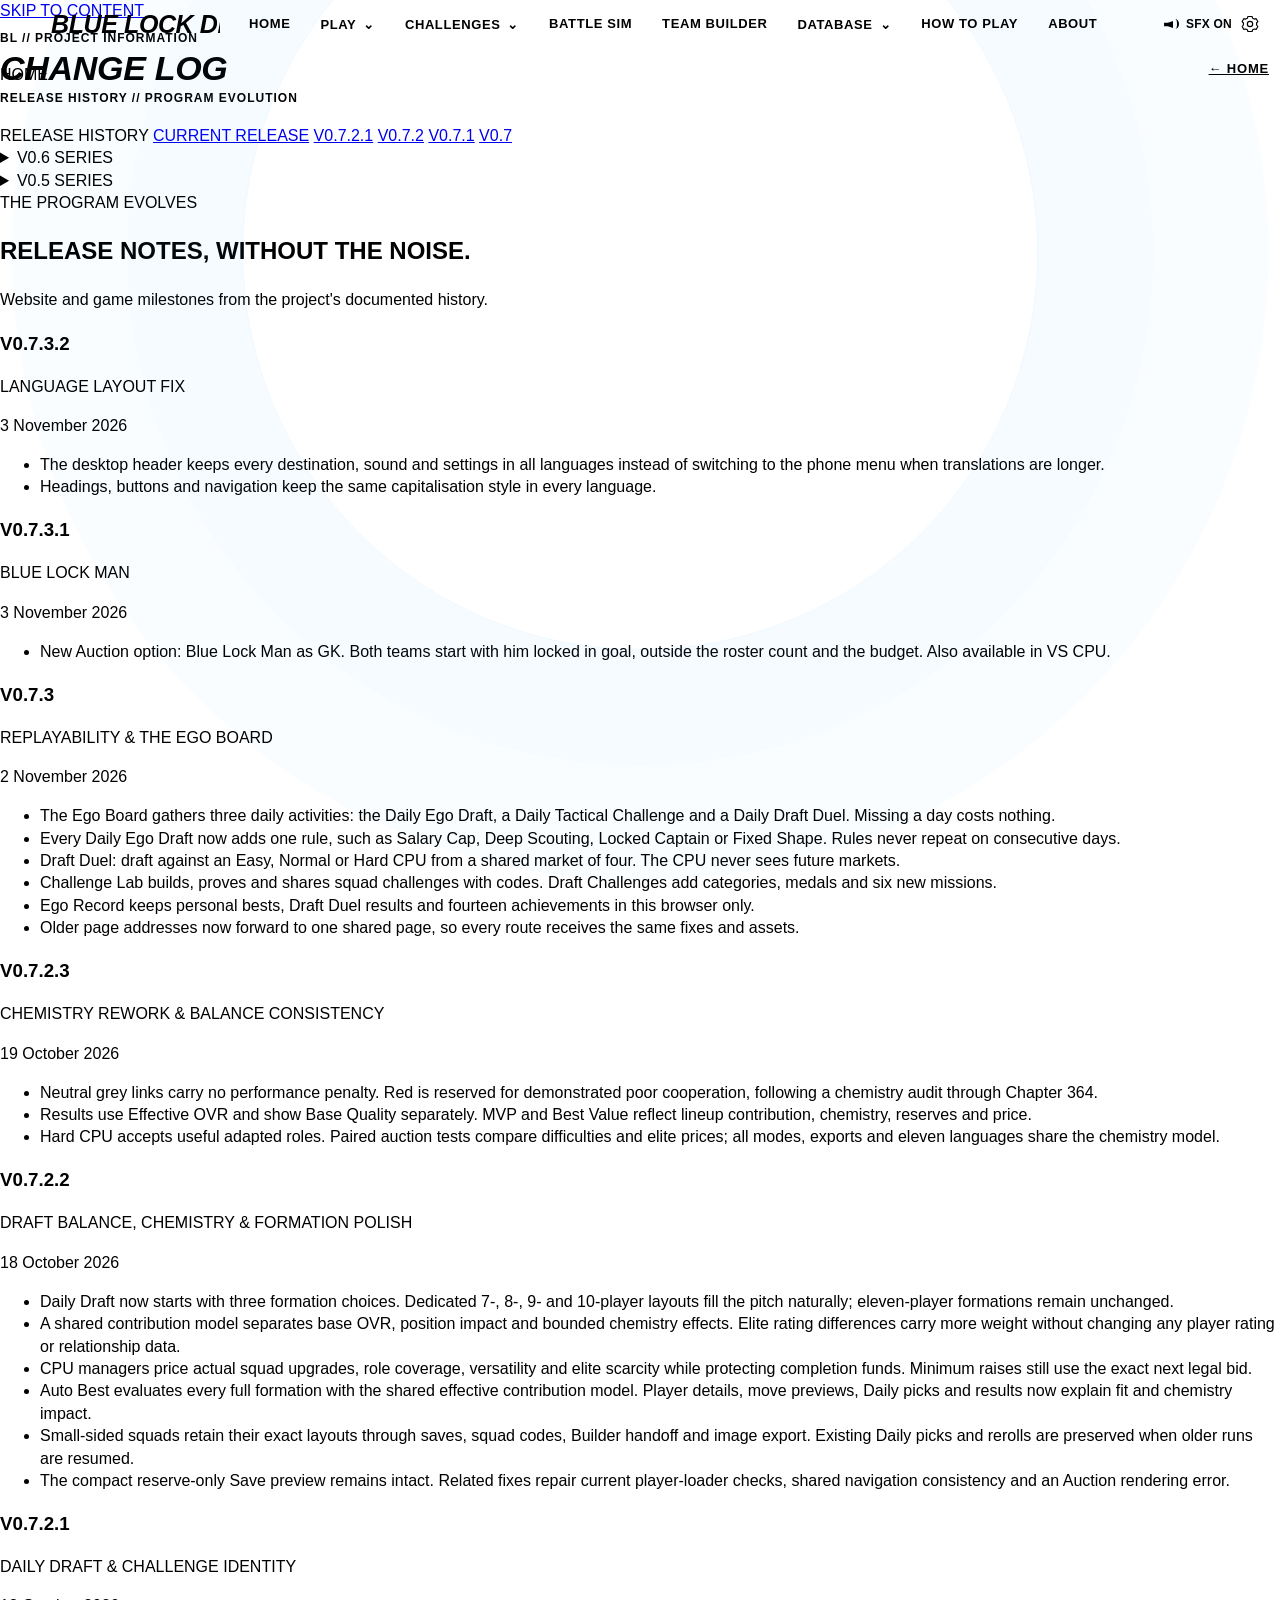
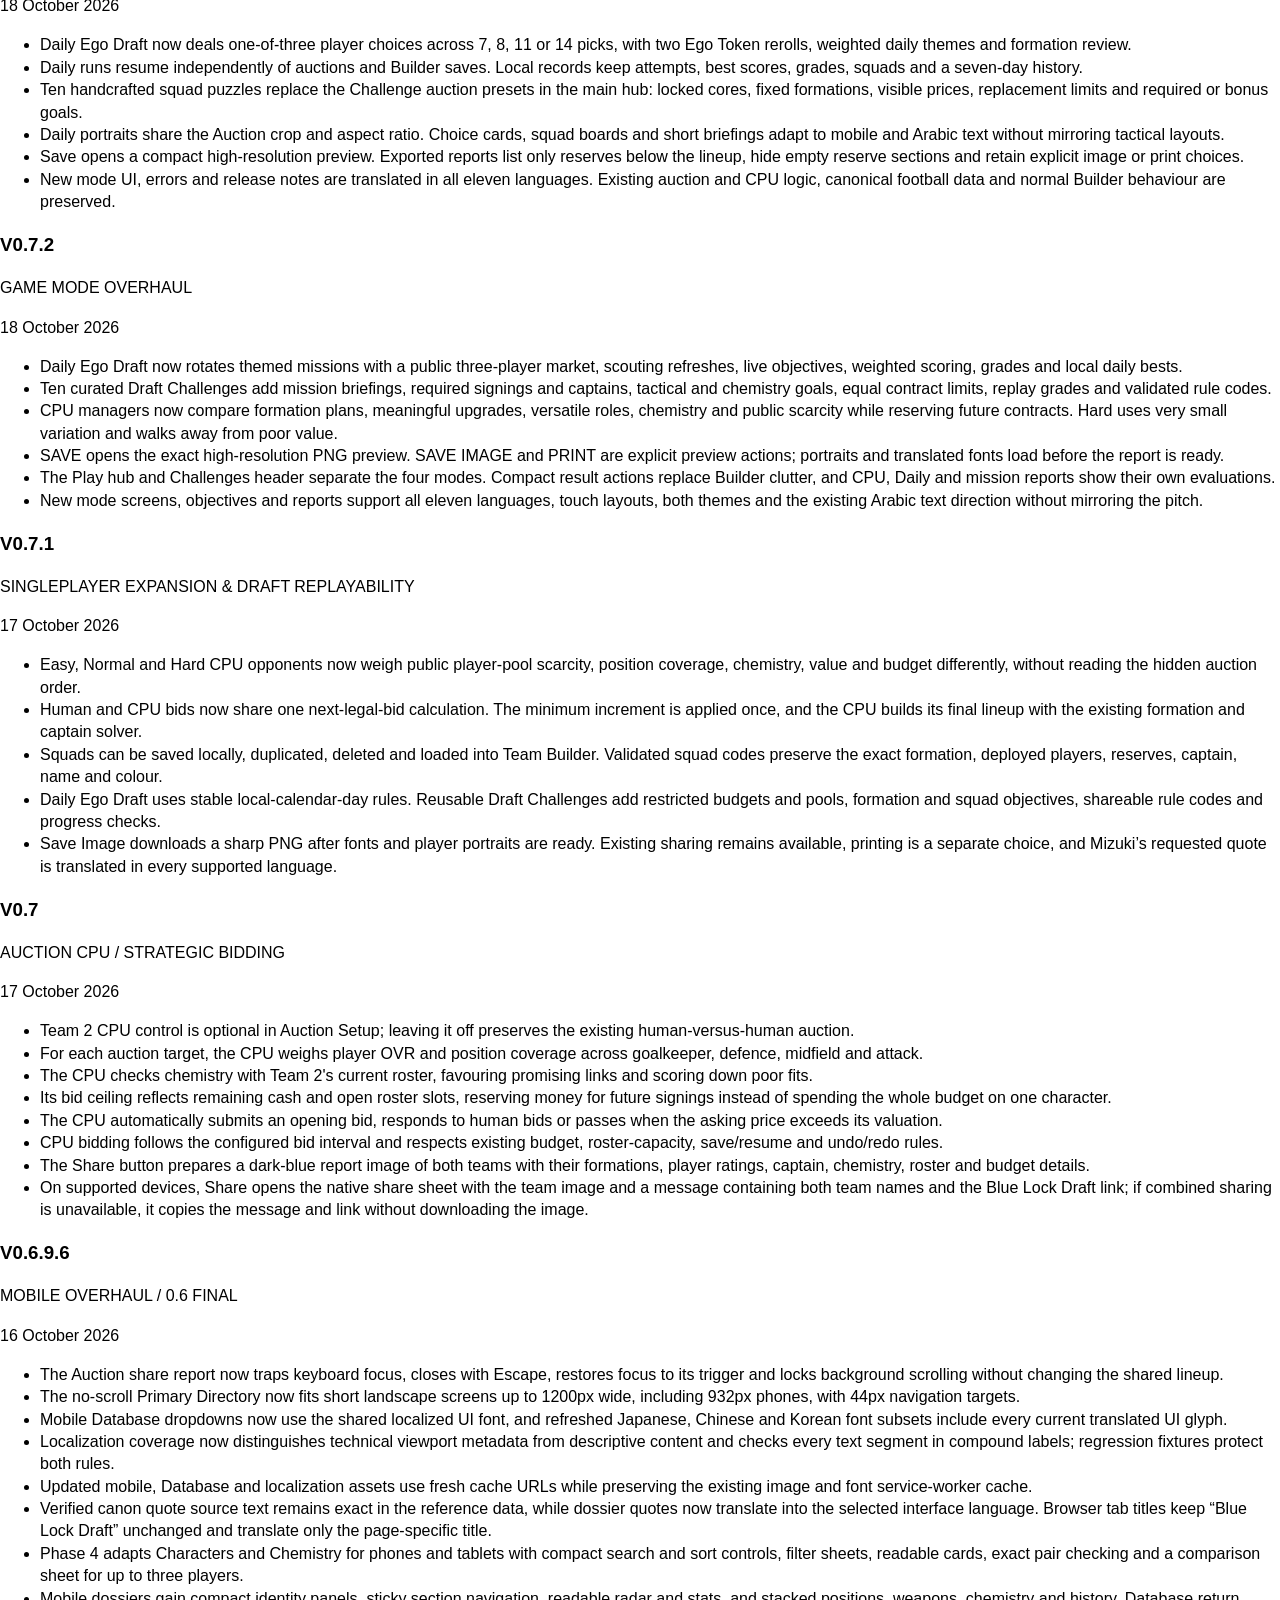
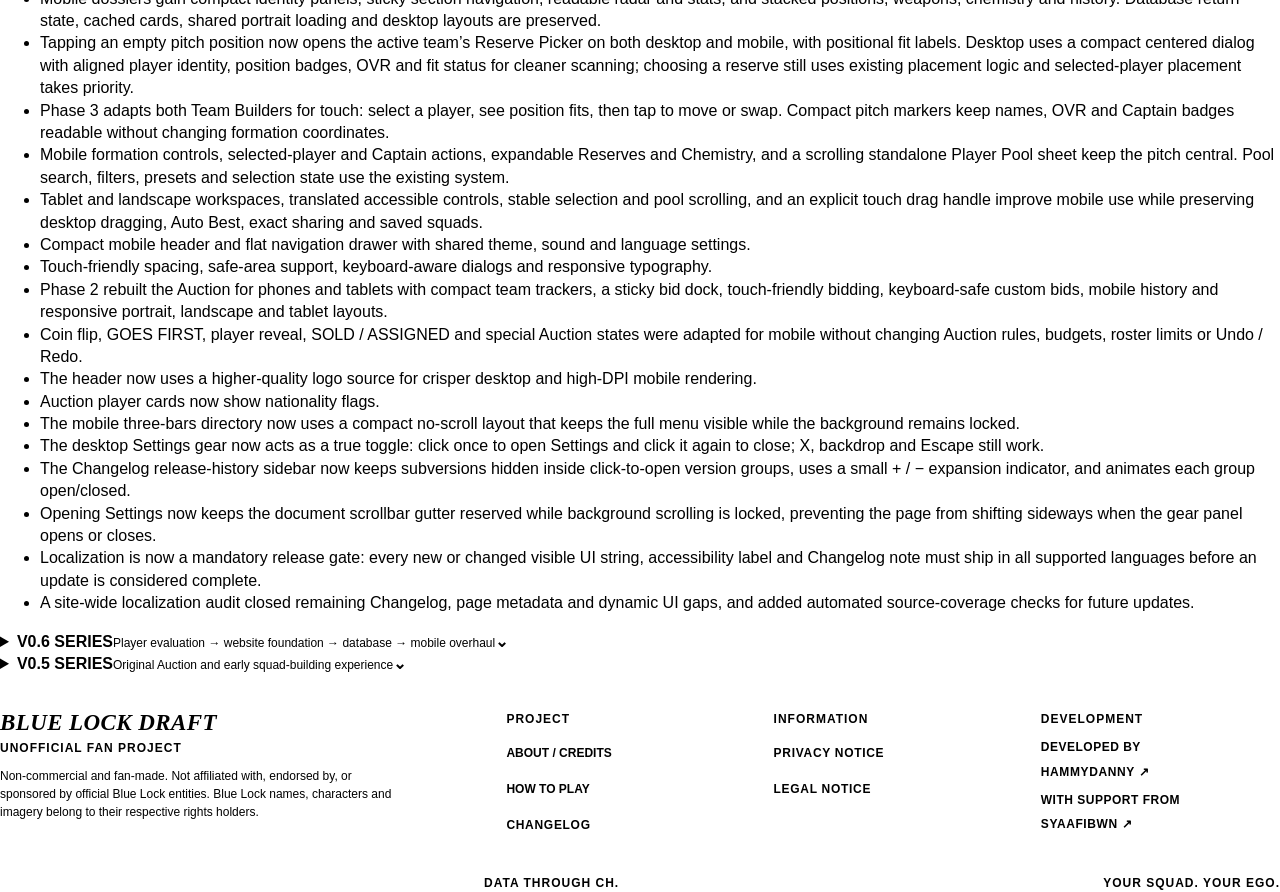
==== changelog/index.html @ b82f3947 "Release v0.8 with Battle Sim polish" ====
<!DOCTYPE html>
<html lang="en">
<head>
    <meta charset="UTF-8">
    <base href="../">
    <meta name="viewport" content="width=device-width, initial-scale=1.0, viewport-fit=cover">
    <meta name="description" content="Blue Lock Draft release history: website improvements, stabilization and earlier game milestones.">
    <title>Blue Lock Draft — Change Log</title>
    <link rel="canonical" href="changelog/">
    <meta property="og:type" content="website">
    <meta property="og:site_name" content="Blue Lock Draft">
    <meta property="og:title" content="Blue Lock Draft — Change Log">
    <meta property="og:description" content="Blue Lock Draft release history: website improvements, stabilization and earlier game milestones.">
    <link id="siteFavicon" rel="icon" type="image/svg+xml" href="images/bld-favicon-dark.svg?v=0.8">
    <script src="js/site-preferences.js?v=0.8&auction=phase2"></script>
    <link rel="stylesheet" href="css/fonts.css?v=0.8&final=phase5">
    <link rel="stylesheet" href="css/site-theme.css?v=0.8">
    <link rel="stylesheet" href="style.css?v=0.8&auction=phase2&battle=phase3">
    <link rel="stylesheet" href="css/site-header.css?v=0.8&battle=phase3">
    <link rel="stylesheet" href="css/site-information.css?v=0.8">
    <link rel="stylesheet" href="css/legal.css?v=0.8&changelog=groups5">
    <link rel="stylesheet" href="css/localization.css?v=0.8">
    <link rel="stylesheet" href="css/mobile.css?v=0.8&auction=phase2&builder=phase3&database=phase4&final=phase5">
    <link rel="stylesheet" href="css/replayability.css?v=0.8">
    <link rel="stylesheet" href="css/draft-modes.css?v=0.8">
    <link rel="stylesheet" href="css/solo-draft.css?v=0.8">
    <link rel="stylesheet" href="css/rtl-fixes.css?v=0.8&rtl=final1">
    <script defer src="js/version.js?v=0.8"></script>
    <script defer src="js/i18n/messages.js?v=0.8&builder=phase3&database=phase4"></script>
    <script defer src="js/i18n/quote-messages.js?v=0.8&quotes=final1"></script>
    <script defer src="js/i18n/replayability-messages.js?v=0.8"></script>
    <script defer src="js/i18n/ego-messages.js?v=0.8"></script>
    <script defer src="js/localization.js?v=0.8&final=phase5"></script>
    <script defer src="js/audio.js?v=0.8"></script>
    <script defer src="js/ui/site-information.js?v=0.8"></script>
    <script defer src="js/ui/site-directory.js?v=0.8&battle=early-access3"></script>
    <script defer src="js/site-runtime.js?v=0.8"></script>
</head>
<body data-site-page="changelog">
    <a class="skip-link" href="#siteMain">SKIP TO CONTENT</a>
    <div class="background-tech" aria-hidden="true"></div>
    <header class="site-header" role="banner">
        <div class="site-header-inner">
            <button data-i18n-ignore class="site-header-brand" type="button" data-directory-action="home" data-directory-href="./" aria-label="Blue Lock Draft home">
                <img class="site-header-brand-logo" data-theme-logo data-logo-theme="dark" src="images/bld-logo-header-hd.webp?v=0.8&header=phase2" alt="BLD" width="40" height="40" loading="eager" decoding="async" fetchpriority="high">
                <span>BLUE LOCK <em>DRAFT</em></span>
            </button>
            <nav id="siteDirectory" class="site-directory" aria-label="Primary directory">
                <button class="directory-item" type="button" data-directory-action="home" data-directory-href="./" data-directory-section="home">HOME</button>
                <details class="directory-group">
                    <summary class="directory-item" data-directory-section="play" aria-expanded="false">PLAY <span aria-hidden="true">⌄</span></summary>
                    <div class="directory-options">
                        <button type="button" data-directory-action="new-auction" data-directory-href="auction/setup/">AUCTION DRAFT</button>
                        <button type="button" data-directory-action="quick-draft" data-directory-href="auction/setup/?draft=quick">QUICK DRAFT <small>SKIP BIDDING</small></button>
                        <button type="button" data-directory-action="vs-cpu" data-directory-href="./?challenge=cpu">VS CPU <small>AUCTION AGAINST A MANAGER</small></button>
                        <button type="button" data-directory-action="draft-duel" data-directory-href="./?play=duel">DRAFT DUEL <small>SHARED MARKET · NO BIDDING</small></button>
                        <button type="button" data-directory-action="resume" hidden>RESUME AUCTION</button>
                    </div>
                </details>
                <details class="directory-group">
                    <summary class="directory-item" data-directory-section="challenges" aria-expanded="false">CHALLENGES <span aria-hidden="true">⌄</span></summary>
                    <div class="directory-options">
                        <button type="button" data-directory-action="ego-board" data-directory-href="./?play=board">EGO BOARD <small>TODAY'S THREE ACTIVITIES</small></button>
                        <button type="button" data-directory-action="daily-draft" data-directory-href="./?challenge=daily">DAILY EGO DRAFT</button>
                        <button type="button" data-directory-action="draft-challenges" data-directory-href="./?play=challenges">DRAFT CHALLENGES</button>
                        <button type="button" data-directory-action="challenge-lab" data-directory-href="./?play=lab">CHALLENGE LAB</button>
                        <button type="button" data-directory-action="ego-record" data-directory-href="./?play=record">EGO RECORD</button>
                    </div>
                </details>
                <button class="directory-item" type="button" data-directory-action="builder" data-directory-href="team-builder/" data-directory-section="builder">TEAM BUILDER</button>
                <button class="directory-item battle-sim-nav" type="button" data-directory-action="battle-sim" data-directory-href="battle-sim/initializer/" data-directory-section="battle-sim">BATTLE SIM</button>
                <details class="directory-group">
                    <summary class="directory-item" data-directory-section="database" aria-expanded="false">DATABASE <span aria-hidden="true">⌄</span></summary>
                    <div class="directory-options">
                        <button type="button" data-directory-action="characters" data-directory-href="lore/?view=characters">CHARACTERS</button>
                        <button type="button" data-directory-action="chemistry" data-directory-href="lore/?view=chemistry">CHEMISTRY</button>
                        <button type="button" data-directory-action="lore" data-directory-href="lore/">LORE HUB</button>
                    </div>
                </details>
                <button class="directory-item directory-help" type="button" data-how-to-play>HOW TO PLAY</button>
                <button class="directory-item" type="button" data-about>ABOUT</button>
            </nav>
            <nav id="siteBreadcrumb" class="site-breadcrumb" aria-label="Current location"></nav>
            <div class="site-utilities">
                <button id="soundToggle" class="site-utility sound-toggle" type="button" aria-pressed="true" aria-label="Mute sound effects"><span class="sound-icon" aria-hidden="true">◖))</span><strong>SFX ON</strong></button>
                <button id="siteSettingsToggle" class="site-utility settings-toggle" type="button" aria-label="Open site settings" aria-controls="siteSettings" aria-expanded="false"><svg viewBox="0 0 24 24" width="20" height="20" aria-hidden="true"><path d="m9.5 3-.7 2.2-2 .9-2.2-.5-2 3.5 1.5 1.7v2.4L2.6 15l2 3.5 2.2-.5 2 .9.7 2.1h5l.7-2.1 2-.9 2.2.5 2-3.5-1.5-1.8v-2.4l1.5-1.7-2-3.5-2.2.5-2-.9-.7-2.2Z"/><circle cx="12" cy="12" r="3.2"/></svg></button>
            </div>
            <button id="directoryMenuToggle" class="directory-menu-toggle" type="button" aria-label="Open navigation menu" aria-controls="siteDirectory" aria-expanded="false"><span aria-hidden="true">≡</span></button>
            <button class="directory-backdrop" type="button" aria-label="Close navigation" hidden></button>
            <section id="siteSettings" class="site-settings" role="dialog" aria-labelledby="siteSettingsTitle" hidden>
                <div class="site-settings-heading"><h2 id="siteSettingsTitle">SETTINGS</h2><button type="button" data-settings-close aria-label="Close settings">×</button></div>
                <fieldset><legend>SOUND EFFECTS</legend><div class="preference-options"><label><input type="radio" name="siteSound" value="on">ON</label><label><input type="radio" name="siteSound" value="off">OFF</label></div></fieldset>
                <fieldset><legend>THEME</legend><div class="preference-options"><label><input type="radio" name="siteTheme" value="dark">DARK</label><label><input type="radio" name="siteTheme" value="light">LIGHT</label><label><input type="radio" name="siteTheme" value="system">SYSTEM</label></div></fieldset>
                <fieldset class="language-setting"><legend>LANGUAGE</legend><label class="visually-hidden" for="siteLanguage">Website language</label><select id="siteLanguage" name="siteLanguage"><option value="en" lang="en" data-i18n-ignore>English</option><option value="ms" lang="ms" data-i18n-ignore>Bahasa Melayu</option><option value="ja" lang="ja" data-i18n-ignore>日本語</option></select></fieldset>
                <p>Choose your display, sound and language. System follows your device appearance.</p><p class="settings-preservation">Reset restores Dark mode, SFX on and English. Your saved games stay intact.</p>
                <button class="settings-reset" type="button" data-preferences-reset>RESET PREFERENCES</button>
            </section>
        </div>
    </header>
    <main id="siteMain" class="legal-page" tabindex="-1">
        <header class="page-context"><div class="page-context-copy"><div class="page-context-code">BL // PROJECT INFORMATION</div><h1>CHANGE <span>LOG</span></h1><div class="page-context-status">RELEASE HISTORY // PROGRAM EVOLUTION</div></div><div class="page-context-tools"><a class="context-control" href="./">← HOME</a></div></header>
        <div class="information-layout">
            <nav class="information-index changelog-index" aria-label="Changelog releases">
                <span>RELEASE HISTORY</span>
                <a href="changelog/#release-current">CURRENT RELEASE</a>
                <a href="changelog/#release-0721">V0.7.2.1</a>
                <a href="changelog/#release-072">V0.7.2</a>
                <a href="changelog/#release-071">V0.7.1</a>
                <a href="changelog/#release-07">V0.7</a>

                <details class="changelog-index-group">
                    <summary>V0.6 SERIES</summary>
                    <div class="changelog-index-group-content">
                        <details class="changelog-index-subgroup">
                            <summary>V0.6.9</summary>
                            <div class="changelog-index-subgroup-content">
                                <a href="changelog/#release-0696">V0.6.9.6</a>
                                <a href="changelog/#release-0695">V0.6.9.5</a>
                                <a href="changelog/#release-0694">V0.6.9.4</a>
                                <a href="changelog/#release-0693">V0.6.9.3</a>
                                <a href="changelog/#release-0692">V0.6.9.2</a>
                                <a href="changelog/#release-0691">V0.6.9.1</a>
                                <a href="changelog/#release-069">V0.6.9</a>
                            </div>
                        </details>
                        <details class="changelog-index-subgroup">
                            <summary>V0.6.8</summary>
                            <div class="changelog-index-subgroup-content">
                                <a href="changelog/#release-0683">V0.6.8.3</a>
                                <a href="changelog/#release-0682">V0.6.8.2</a>
                                <a href="changelog/#release-0681">V0.6.8.1</a>
                                <a href="changelog/#release-068">V0.6.8</a>
                            </div>
                        </details>
                        <details class="changelog-index-subgroup">
                            <summary>V0.6.7</summary>
                            <div class="changelog-index-subgroup-content">
                                <a href="changelog/#release-0674">V0.6.7.4</a>
                                <a href="changelog/#release-0672">V0.6.7.2</a>
                                <a href="changelog/#release-0671">V0.6.7.1</a>
                                <a href="changelog/#release-067">V0.6.7.x</a>
                            </div>
                        </details>
                        <details class="changelog-index-subgroup">
                            <summary>V0.6.6</summary>
                            <div class="changelog-index-subgroup-content">
                                <a href="changelog/#release-0662">V0.6.6.2</a>
                            </div>
                        </details>
                        <a class="changelog-index-direct" href="changelog/#release-063">V0.6.3</a>
                        <a class="changelog-index-direct" href="changelog/#release-062">V0.6.2</a>
                        <a class="changelog-index-direct" href="changelog/#release-06">V0.6 BASE</a>
                    </div>
                </details>

                <details class="changelog-index-group">
                    <summary>V0.5 SERIES</summary>
                    <div class="changelog-index-group-content">
                        <a class="changelog-index-direct" href="changelog/#release-051">V0.5.1 / 0.51</a>
                        <a class="changelog-index-direct" href="changelog/#release-05">V0.5</a>
                    </div>
                </details>
            </nav>
            <article class="legal-document changelog-document">
                <header class="legal-document-header"><span class="legal-document-kicker">THE PROGRAM EVOLVES</span><h2>Release notes, without the noise.</h2><p>Website and game milestones from the project's documented history.</p></header>
                <div class="legal-document-body release-timeline">
                    <section id="release-current" class="release-entry release-entry-current"><div class="release-heading"><h3>V0.7.3.2</h3><span class="release-tag">LANGUAGE LAYOUT FIX</span></div><p><time datetime="2026-11-03">3 November 2026</time></p><ul>
                        <li>The desktop header keeps every destination, sound and settings in all languages instead of switching to the phone menu when translations are longer.</li>
                        <li>Headings, buttons and navigation keep the same capitalisation style in every language.</li>
                    </ul></section>
                    <section id="release-0731" class="release-entry"><div class="release-heading"><h3>V0.7.3.1</h3><span class="release-tag">BLUE LOCK MAN</span></div><p><time datetime="2026-11-03">3 November 2026</time></p><ul>
                        <li>New Auction option: Blue Lock Man as GK. Both teams start with him locked in goal, outside the roster count and the budget. Also available in VS CPU.</li>
                    </ul></section>
                    <section id="release-073" class="release-entry"><div class="release-heading"><h3>V0.7.3</h3><span class="release-tag">REPLAYABILITY &amp; THE EGO BOARD</span></div><p><time datetime="2026-11-02">2 November 2026</time></p><ul>
                        <li>The Ego Board gathers three daily activities: the Daily Ego Draft, a Daily Tactical Challenge and a Daily Draft Duel. Missing a day costs nothing.</li>
                        <li>Every Daily Ego Draft now adds one rule, such as Salary Cap, Deep Scouting, Locked Captain or Fixed Shape. Rules never repeat on consecutive days.</li>
                        <li>Draft Duel: draft against an Easy, Normal or Hard CPU from a shared market of four. The CPU never sees future markets.</li>
                        <li>Challenge Lab builds, proves and shares squad challenges with codes. Draft Challenges add categories, medals and six new missions.</li>
                        <li>Ego Record keeps personal bests, Draft Duel results and fourteen achievements in this browser only.</li>
                        <li>Older page addresses now forward to one shared page, so every route receives the same fixes and assets.</li>
                    </ul></section>
                    <section id="release-0723" class="release-entry"><div class="release-heading"><h3>V0.7.2.3</h3><span class="release-tag">CHEMISTRY REWORK &amp; BALANCE CONSISTENCY</span></div><p><time datetime="2026-10-19">19 October 2026</time></p><ul>
                        <li>Neutral grey links carry no performance penalty. Red is reserved for demonstrated poor cooperation, following a chemistry audit through Chapter 364.</li>
                        <li>Results use Effective OVR and show Base Quality separately. MVP and Best Value reflect lineup contribution, chemistry, reserves and price.</li>
                        <li>Hard CPU accepts useful adapted roles. Paired auction tests compare difficulties and elite prices; all modes, exports and eleven languages share the chemistry model.</li>
                    </ul></section>
                    <section id="release-0722" class="release-entry"><div class="release-heading"><h3>V0.7.2.2</h3><span class="release-tag">DRAFT BALANCE, CHEMISTRY &amp; FORMATION POLISH</span></div><p><time datetime="2026-10-18">18 October 2026</time></p><ul>
                        <li>Daily Draft now starts with three formation choices. Dedicated 7-, 8-, 9- and 10-player layouts fill the pitch naturally; eleven-player formations remain unchanged.</li>
                        <li>A shared contribution model separates base OVR, position impact and bounded chemistry effects. Elite rating differences carry more weight without changing any player rating or relationship data.</li>
                        <li>CPU managers price actual squad upgrades, role coverage, versatility and elite scarcity while protecting completion funds. Minimum raises still use the exact next legal bid.</li>
                        <li>Auto Best evaluates every full formation with the shared effective contribution model. Player details, move previews, Daily picks and results now explain fit and chemistry impact.</li>
                        <li>Small-sided squads retain their exact layouts through saves, squad codes, Builder handoff and image export. Existing Daily picks and rerolls are preserved when older runs are resumed.</li>
                        <li>The compact reserve-only Save preview remains intact. Related fixes repair current player-loader checks, shared navigation consistency and an Auction rendering error.</li>
                    </ul></section>
                    <section id="release-0721" class="release-entry"><div class="release-heading"><h3>V0.7.2.1</h3><span class="release-tag">DAILY DRAFT &amp; CHALLENGE IDENTITY</span></div><p><time datetime="2026-10-18">18 October 2026</time></p><ul>
                        <li>Daily Ego Draft now deals one-of-three player choices across 7, 8, 11 or 14 picks, with two Ego Token rerolls, weighted daily themes and formation review.</li>
                        <li>Daily runs resume independently of auctions and Builder saves. Local records keep attempts, best scores, grades, squads and a seven-day history.</li>
                        <li>Ten handcrafted squad puzzles replace the Challenge auction presets in the main hub: locked cores, fixed formations, visible prices, replacement limits and required or bonus goals.</li>
                        <li>Daily portraits share the Auction crop and aspect ratio. Choice cards, squad boards and short briefings adapt to mobile and Arabic text without mirroring tactical layouts.</li>
                        <li>Save opens a compact high-resolution preview. Exported reports list only reserves below the lineup, hide empty reserve sections and retain explicit image or print choices.</li>
                        <li>New mode UI, errors and release notes are translated in all eleven languages. Existing auction and CPU logic, canonical football data and normal Builder behaviour are preserved.</li>
                    </ul></section>
                    <section id="release-072" class="release-entry"><div class="release-heading"><h3>V0.7.2</h3><span class="release-tag">GAME MODE OVERHAUL</span></div><p><time datetime="2026-10-18">18 October 2026</time></p><ul>
                        <li>Daily Ego Draft now rotates themed missions with a public three-player market, scouting refreshes, live objectives, weighted scoring, grades and local daily bests.</li>
                        <li>Ten curated Draft Challenges add mission briefings, required signings and captains, tactical and chemistry goals, equal contract limits, replay grades and validated rule codes.</li>
                        <li>CPU managers now compare formation plans, meaningful upgrades, versatile roles, chemistry and public scarcity while reserving future contracts. Hard uses very small variation and walks away from poor value.</li>
                        <li>SAVE opens the exact high-resolution PNG preview. SAVE IMAGE and PRINT are explicit preview actions; portraits and translated fonts load before the report is ready.</li>
                        <li>The Play hub and Challenges header separate the four modes. Compact result actions replace Builder clutter, and CPU, Daily and mission reports show their own evaluations.</li>
                        <li>New mode screens, objectives and reports support all eleven languages, touch layouts, both themes and the existing Arabic text direction without mirroring the pitch.</li>
                    </ul></section>
                    <section id="release-071" class="release-entry"><div class="release-heading"><h3>V0.7.1</h3><span class="release-tag">SINGLEPLAYER EXPANSION &amp; DRAFT REPLAYABILITY</span></div><p><time datetime="2026-10-17">17 October 2026</time></p><ul>
                        <li>Easy, Normal and Hard CPU opponents now weigh public player-pool scarcity, position coverage, chemistry, value and budget differently, without reading the hidden auction order.</li>
                        <li>Human and CPU bids now share one next-legal-bid calculation. The minimum increment is applied once, and the CPU builds its final lineup with the existing formation and captain solver.</li>
                        <li>Squads can be saved locally, duplicated, deleted and loaded into Team Builder. Validated squad codes preserve the exact formation, deployed players, reserves, captain, name and colour.</li>
                        <li>Daily Ego Draft uses stable local-calendar-day rules. Reusable Draft Challenges add restricted budgets and pools, formation and squad objectives, shareable rule codes and progress checks.</li>
                        <li>Save Image downloads a sharp PNG after fonts and player portraits are ready. Existing sharing remains available, printing is a separate choice, and Mizuki’s requested quote is translated in every supported language.</li>
</ul></section>
                    <section id="release-07" class="release-entry"><div class="release-heading"><h3>V0.7</h3><span class="release-tag">AUCTION CPU / STRATEGIC BIDDING</span></div><p><time datetime="2026-10-17">17 October 2026</time></p><ul>
                        <li>Team 2 CPU control is optional in Auction Setup; leaving it off preserves the existing human-versus-human auction.</li>
                        <li>For each auction target, the CPU weighs player OVR and position coverage across goalkeeper, defence, midfield and attack.</li>
                        <li>The CPU checks chemistry with Team 2's current roster, favouring promising links and scoring down poor fits.</li>
                        <li>Its bid ceiling reflects remaining cash and open roster slots, reserving money for future signings instead of spending the whole budget on one character.</li>
                        <li>The CPU automatically submits an opening bid, responds to human bids or passes when the asking price exceeds its valuation.</li>
                        <li>CPU bidding follows the configured bid interval and respects existing budget, roster-capacity, save/resume and undo/redo rules.</li>
                        <li>The Share button prepares a dark-blue report image of both teams with their formations, player ratings, captain, chemistry, roster and budget details.</li>
                        <li>On supported devices, Share opens the native share sheet with the team image and a message containing both team names and the Blue Lock Draft link; if combined sharing is unavailable, it copies the message and link without downloading the image.</li>
                    </ul></section>
                    <section id="release-0696-current-details" class="release-entry"><div class="release-heading"><h3>V0.6.9.6</h3><span class="release-tag">MOBILE OVERHAUL / 0.6 FINAL</span></div><p><time datetime="2026-10-16">16 October 2026</time></p><ul>
                        <li>The Auction share report now traps keyboard focus, closes with Escape, restores focus to its trigger and locks background scrolling without changing the shared lineup.</li>
                        <li>The no-scroll Primary Directory now fits short landscape screens up to 1200px wide, including 932px phones, with 44px navigation targets.</li>
                        <li>Mobile Database dropdowns now use the shared localized UI font, and refreshed Japanese, Chinese and Korean font subsets include every current translated UI glyph.</li>
                        <li>Localization coverage now distinguishes technical viewport metadata from descriptive content and checks every text segment in compound labels; regression fixtures protect both rules.</li>
                        <li>Updated mobile, Database and localization assets use fresh cache URLs while preserving the existing image and font service-worker cache.</li>
                        <li>Verified canon quote source text remains exact in the reference data, while dossier quotes now translate into the selected interface language. Browser tab titles keep “Blue Lock Draft” unchanged and translate only the page-specific title.</li>
                        <li>Phase 4 adapts Characters and Chemistry for phones and tablets with compact search and sort controls, filter sheets, readable cards, exact pair checking and a comparison sheet for up to three players.</li>
                        <li>Mobile dossiers gain compact identity panels, sticky section navigation, readable radar and stats, and stacked positions, weapons, chemistry and history. Database return state, cached cards, shared portrait loading and desktop layouts are preserved.</li>
                        <li>Tapping an empty pitch position now opens the active team’s Reserve Picker on both desktop and mobile, with positional fit labels. Desktop uses a compact centered dialog with aligned player identity, position badges, OVR and fit status for cleaner scanning; choosing a reserve still uses existing placement logic and selected-player placement takes priority.</li>
                        <li>Phase 3 adapts both Team Builders for touch: select a player, see position fits, then tap to move or swap. Compact pitch markers keep names, OVR and Captain badges readable without changing formation coordinates.</li>
                        <li>Mobile formation controls, selected-player and Captain actions, expandable Reserves and Chemistry, and a scrolling standalone Player Pool sheet keep the pitch central. Pool search, filters, presets and selection state use the existing system.</li>
                        <li>Tablet and landscape workspaces, translated accessible controls, stable selection and pool scrolling, and an explicit touch drag handle improve mobile use while preserving desktop dragging, Auto Best, exact sharing and saved squads.</li>
                        <li>Compact mobile header and flat navigation drawer with shared theme, sound and language settings.</li>
                        <li>Touch-friendly spacing, safe-area support, keyboard-aware dialogs and responsive typography.</li>
                        <li>Phase 2 rebuilt the Auction for phones and tablets with compact team trackers, a sticky bid dock, touch-friendly bidding, keyboard-safe custom bids, mobile history and responsive portrait, landscape and tablet layouts.</li>
                        <li>Coin flip, GOES FIRST, player reveal, SOLD / ASSIGNED and special Auction states were adapted for mobile without changing Auction rules, budgets, roster limits or Undo / Redo.</li>
                        <li>The header now uses a higher-quality logo source for crisper desktop and high-DPI mobile rendering.</li>
                        <li>Auction player cards now show nationality flags.</li>
                        <li>The mobile three-bars directory now uses a compact no-scroll layout that keeps the full menu visible while the background remains locked.</li>
                        <li>The desktop Settings gear now acts as a true toggle: click once to open Settings and click it again to close; X, backdrop and Escape still work.</li>
                        <li>The Changelog release-history sidebar now keeps subversions hidden inside click-to-open version groups, uses a small + / − expansion indicator, and animates each group open/closed.</li>
                        <li>Opening Settings now keeps the document scrollbar gutter reserved while background scrolling is locked, preventing the page from shifting sideways when the gear panel opens or closes.</li>
                        <li>Localization is now a mandatory release gate: every new or changed visible UI string, accessibility label and Changelog note must ship in all supported languages before an update is considered complete.</li>
                        <li>A site-wide localization audit closed remaining Changelog, page metadata and dynamic UI gaps, and added automated source-coverage checks for future updates.</li>
                    </ul></section>

                    <details id="series-06" class="release-series release-series-major">
                        <summary><span><strong>V0.6 SERIES</strong><small>Player evaluation → website foundation → database → mobile overhaul</small></span><b aria-hidden="true">⌄</b></summary>
                        <div class="release-series-content">
                            <details id="series-069" class="release-series release-series-minor">
                                <summary><span><strong>V0.6.9 SERIES</strong><small>Database, canon data, localisation and mobile overhaul</small></span><b aria-hidden="true">⌄</b></summary>
                                <div class="release-series-content">
                                    
                                    <section id="release-0696" class="release-entry"><div class="release-heading"><h3>V0.6.9.6</h3><span class="release-tag">MOBILE OVERHAUL</span></div><p><time datetime="2026-10-15">15 October 2026</time></p><ul>
                                        <li>Compact mobile header and flat navigation drawer with shared theme, sound and language settings.</li>
                                        <li>Touch-friendly spacing, safe-area support, keyboard-aware dialogs and responsive typography.</li>
                                        <li>Phase 2 rebuilt the Auction for phones and tablets with compact team trackers, a sticky bid dock, touch-friendly bidding, keyboard-safe custom bids, mobile history and responsive portrait, landscape and tablet layouts.</li>
                                        <li>Coin flip, GOES FIRST, player reveal, SOLD / ASSIGNED and special Auction states were adapted for mobile without changing Auction rules, budgets, roster limits or Undo / Redo.</li>
                                        <li>Phase 3 adapts both Team Builders for touch: select a player, see position fits, then tap to move or swap. Compact pitch markers keep names, OVR and Captain badges readable without changing formation coordinates.</li>
                                        <li>Mobile formation controls, selected-player and Captain actions, expandable Reserves and Chemistry, and a scrolling standalone Player Pool sheet keep the pitch central. Pool search, filters, presets and selection state use the existing system.</li>
                                        <li>Tablet and landscape workspaces, translated accessible controls, stable selection and pool scrolling, and an explicit touch drag handle improve mobile use while preserving desktop dragging, Auto Best, exact sharing and saved squads.</li>
                                        <li>Phase 4 adapts Characters and Chemistry for phones and tablets with compact search and sort controls, filter sheets, readable cards, exact pair checking and a comparison sheet for up to three players.</li>
                                        <li>Mobile dossiers gain compact identity panels, sticky section navigation, readable radar and stats, and stacked positions, weapons, chemistry and history. Database return state, cached cards, shared portrait loading and desktop layouts are preserved.</li>
                                        <li>Tapping an empty pitch position now opens the active team’s Reserve Picker on both desktop and mobile, with positional fit labels. Desktop uses a compact centered dialog with aligned player identity, position badges, OVR and fit status for cleaner scanning; choosing a reserve still uses existing placement logic and selected-player placement takes priority.</li>
                                        <li>The header now uses a higher-quality logo source for crisper desktop and high-DPI mobile rendering.</li>
                                        <li>Auction player cards now show nationality flags.</li>
                                        <li>The mobile three-bars directory now uses a compact no-scroll layout that keeps the full menu visible while the background remains locked.</li>
                                        <li>The desktop Settings gear now acts as a true toggle: click once to open Settings and click it again to close; X, backdrop and Escape still work.</li>
                                        <li>The Changelog release-history sidebar now keeps subversions hidden inside click-to-open version groups, uses a small + / − expansion indicator, and animates each group open/closed.</li>
                                        <li>Opening Settings now keeps the document scrollbar gutter reserved while background scrolling is locked, preventing the page from shifting sideways when the gear panel opens or closes.</li>
                                        <li>Localization is now a mandatory release gate: every new or changed visible UI string, accessibility label and Changelog note must ship in all supported languages before an update is considered complete.</li>
                                        <li>A site-wide localization audit closed remaining Changelog, page metadata and dynamic UI gaps, and added automated source-coverage checks for future updates.</li>
                                        <li>Verified canon quote source text remains exact in the reference data, while dossier quotes now translate into the selected interface language. Browser tab titles keep “Blue Lock Draft” unchanged and translate only the page-specific title.</li>
                                    </ul></section>

                                    <section id="release-0695" class="release-entry"><div class="release-heading"><h3>V0.6.9.5 ALPHA</h3><span class="release-tag">Pre-mobile polish, auction stability and localized player lore</span></div><p><time datetime="2026-10-14">14 October 2026</time></p><ul>
                                        <li>Eight player ratings and attributes lowered while preserving their strongest areas.</li>
                                        <li>Light-theme symbol gradient, two-color coin flip, aligned setup fields and safer assignment spacing.</li>
                                        <li>Undo restores the same player queue and cancels obsolete animation callbacks, including automatic final signings.</li>
                                        <li>Translated dialogue, weapons, aliases and auction states; Arabic text retains familiar component positions.</li>
                                        <li>Source-checked alias additions and Haneru Shindo dialogue; aliases hidden in Team Builder cards.</li>
                                        <li>After the coin flip, the interface clearly names which team goes first; Player Pool presets are more compact and Auction localization coverage was expanded.</li>
                                        <li>Localization corrections fixed corrupted or misleading Arabic, Korean, Russian and Chinese terms across Auction and Player Pool UI.</li>
                                        <li>Verified aliases and titles were expanded where sources support them; unverified nickname fields remain blank.</li>
                                        <li>Demonstrated canon positions were added throughout the Player Database without inferring roles from attributes.</li>
                                        <li>Verified quotes were expanded through Chapter 364, Team Builder translation gaps were closed and Auction Setup team bars now match the selected team colours.</li>
                                        <li>Auction player cards now show nationality flags.</li>
                                    </ul></section>

                                    <section id="release-0694" class="release-entry"><div class="release-heading"><h3>V0.6.9.4 ALPHA</h3><span class="release-tag">Canon dialogue, languages and player portrait polish</span></div><p><time datetime="2026-10-12">12 October 2026</time></p><ul>
                                        <li>Eleven interface languages with native labels and Arabic right-to-left navigation.</li>
                                        <li>Larger formation portraits, stable button surfaces and responsive translated headers.</li>
                                        <li>Verified English canon quotes remain unchanged in every interface language.</li>
                                        <li>The roster was re-audited for quote and alias coverage, with stronger chapter-boundary and source validation.</li>
                                        <li>Secondary-page headers were made transparent and the centered background watermark was refined.</li>
                                    </ul></section>

                                    <section id="release-0693" class="release-entry"><div class="release-heading"><h3>V0.6.9.3 ALPHA</h3><span class="release-tag">Language, references &amp; visual polish</span></div><p><time datetime="2026-10-12">12 October 2026</time></p><ul>
                                        <li>Local English, Bahasa Melayu and Japanese settings; verified aliases and expanded quotes; categorized football weapons.</li>
                                        <li>Custom 404, manual feature carousel, opaque theme surfaces and slightly larger formation portraits.</li>
                                        <li>Gameplay, v0.6.9.2 scoring, saved-data compatibility and exact shared formations are preserved.</li>
                                    </ul></section>

                                    <section id="release-0692" class="release-entry"><div class="release-heading"><h3>V0.6.9.2 ALPHA</h3><span class="release-tag">TEAM BUILDER / RESULTS QUALITY</span></div><p><time datetime="2026-10-12">12 October 2026</time></p><ul>
                                        <li>Added chemistry-link breakdowns to final Results cards and chemistry lines to shared team formation reports.</li>
                                        <li>Reworked Team OVR so the displayed rating rewards a balanced XI instead of relying on a plain arithmetic mean.</li>
                                        <li>Reworked Chemistry OVR into a network score that weighs weak tactical links, lower-band consistency, known familiarity and link coverage.</li>
                                        <li>Kept Auto Best evaluation aligned with the same Team OVR and Chemistry OVR formulas used by the visible UI.</li>
                                        <li>Enlarged Team Builder position markers with responsive limits so compact formations remain readable without label overlap.</li>
                                        <li>Moved verified character dialogue into the Player Profile as a quiet quote-only detail, removing the standalone Ego Statement section and visible attribution/source metadata.</li>
                                    </ul></section>

                                    <section id="release-0691" class="release-entry"><div class="release-heading"><h3>V0.6.9.1 ALPHA</h3><span class="release-tag">CHARACTER INTELLIGENCE / DOSSIER UX</span></div><p><time datetime="2026-10-11">11 October 2026</time></p><ul>
                                        <li>Player-by-player football-weapon audit with concise descriptions and internal source records, preserving existing Isagi entries.</li>
                                        <li>Short, verified anime dialogue where independently checked; missing quotes remain hidden.</li>
                                        <li>Confirmed nationality or country representation and local flags in dossiers and both Team Builder profiles.</li>
                                        <li>Added Marc Snuffy's Malta nationality and local Malta flag support after the main 0.6.9.1 release work.</li>
                                        <li>Quick dossier section scrolling, reduced-motion support and active section navigation.</li>
                                        <li>More compact responsive tactical pitches with refined player-marker spacing and unchanged formation coordinates.</li>
                                        <li>Stronger weapon, nationality, flag and quote validation; gameplay and saved squads remain compatible.</li>
                                    </ul></section>

                                    <section id="release-069" class="release-entry"><div class="release-heading"><h3>V0.6.9 ALPHA</h3><span class="release-tag">DATABASE / CONTENT / DATA INTEGRITY</span></div><p><time datetime="2026-10-11">11 October 2026</time></p><ul>
                                        <li>Player intelligence Database: role, grade, category and history filters, attribute sorting, compact cards and three-player comparison.</li>
                                        <li>Richer dossiers with positional evidence, existing weapons, recorded team history and verified-only quote architecture.</li>
                                        <li>Chemistry player-pair evaluation, tier/context filters, ID-based references and structural validation.</li>
                                        <li>Presentation-only tactical pitch spacing fix across all formations; clearer Light Mode reference views.</li>
                                        <li>Privacy/legal review, font licence credits, methodology guidance, accessibility, performance and SEO foundations.</li>
                                    </ul></section>
                                </div>
                            </details>

                            <details id="series-068" class="release-series release-series-minor">
                                <summary><span><strong>V0.6.8 SERIES</strong><small>Homepage, discovery, reliability and responsive tactical polish</small></span><b aria-hidden="true">⌄</b></summary>
                                <div class="release-series-content">
                                    <section id="release-0683" class="release-entry"><div class="release-heading"><h3>V0.6.8.3 ALPHA</h3><span class="release-tag">RESPONSIVE TACTICAL POLISH</span></div><p>A focused display-scaling and Team Builder readability pass.</p><ul>
                                        <li>Removed the redundant fan-project strip above the footer on the Homepage.</li>
                                        <li>Large desktop shells and the shared header now scale more naturally with higher-resolution monitors.</li>
                                        <li>Team Builder pitches are slightly taller to separate player names, position labels and fit markers.</li>
                                        <li>Light Mode uses a more visible background emblem, clearer chemistry-link colors and stronger, distinct SWAP / BEST FIT / GOOD FIT states.</li>
                                        <li>Clicked pitch players now receive a clearer dedicated selection ring without interfering with drag-target feedback.</li>
                                    </ul></section>
                                    <section id="release-0682" class="release-entry"><div class="release-heading"><h3>V0.6.8.2 ALPHA</h3><span class="release-tag">UX &amp; RELIABILITY</span></div><p>A practical Scouting Desk, reliable portraits and clearer tactical feedback.</p><ul>
                                        <li>Search real players and check any chemistry pair directly from the Homepage.</li>
                                        <li>Central portrait loading prioritizes visible cards, handles rapid selection safely and bounds retries.</li>
                                        <li>Team Builder preserves selection scroll and distinguishes blue SWAP targets from gold BEST FIT and green GOOD FIT targets.</li>
                                        <li>Larger Results portraits and readable position / Captain badges retain the compact two-team report.</li>
                                        <li>Light Mode uses coherent tactical surfaces, chemistry colors and player controls.</li>
                                    </ul></section>
                                    <section id="release-0681" class="release-entry"><div class="release-heading"><h3>V0.6.8.1 ALPHA</h3><span class="release-tag">WEBSITE POLISH</span></div><p>A focused v0.6.8.1 polish pass on the Homepage, Team Builder, Auction flow and Light Mode.</p><ul>
                                        <li>Removed the Homepage system-status strip and cleaned up the header SFX control.</li>
                                        <li>Moved Captain controls above Core Attributes and removed the redundant field-metrics sublabel.</li>
                                        <li>Auction player advances preserve the current scroll position instead of jumping to the top.</li>
                                        <li>Light Mode now has coherent tactical pitches, calmer scrollbars, cleaner chemistry/link colors and fewer dark-theme leftovers.</li>
                                        <li>Retains the v0.6.8 Homepage discovery, information pages, footer and website-experience overhaul.</li>
                                    </ul></section>
                                    <section id="release-068" class="release-entry"><div class="release-heading"><h3>V0.6.8 ALPHA</h3><span class="release-tag">WEBSITE EXPERIENCE</span></div><p><time datetime="2026-10-10">10 October 2026</time></p><ul><li>V0.6.8 rebuilt the Homepage around clear Auction, Team Builder and Database discovery; added Quick Draft, featured-player and chemistry discovery, shared About / How to Play / Changelog / footer information, expanded legal and privacy pages, and formalized Dark / Light / System presentation while preserving existing gameplay and data.</li></ul></section>
                                </div>
                            </details>

                            <details id="series-067" class="release-series release-series-minor">
                                <summary><span><strong>V0.6.7 SERIES</strong><small>Multi-page shell, navigation, readability and stabilization</small></span><b aria-hidden="true">⌄</b></summary>
                                <div class="release-series-content">
                                    <section id="release-0674" class="release-entry"><div class="release-heading"><h3>V0.6.7.4 ALPHA</h3><span class="release-tag">STABILIZATION</span></div><p>Resolved conflicting document imports and stabilized the website foundation.</p><ul>
                                        <li>Removed merge artifacts and duplicate assets; repaired favicon placement.</li>
                                        <li>Centered Auction navigation and preserved dedicated character links on reload.</li>
                                        <li>Moved Auction player OVR into Attribute Analysis and enlarged its portrait within the existing panel.</li>
                                        <li>Fixed clipping and overlaps in compact share reports.</li>
                                    </ul></section>
                                    <section id="release-0672" class="release-entry"><div class="release-heading"><h3>V0.6.7.2 ALPHA</h3><span class="release-tag">READABILITY / LOADING</span></div><p><time datetime="2026-10-09">9 October 2026</time></p><ul><li>V0.6.7.2 improved small-text and radar readability, made pitch OVR use effective deployment ratings, normalized reserve sorting, canonicalized clean routes, and added bounded font/portrait loading with visible-first priority and reduced-motion-safe placeholders.</li></ul></section>
                                    <section id="release-0671" class="release-entry"><div class="release-heading"><h3>V0.6.7.1 ALPHA</h3><span class="release-tag">TEAM BUILDER / NAVIGATION</span></div><p><time datetime="2026-10-09">9 October 2026</time></p><ul><li>V0.6.7.1 updated the shared release/cache version, improved Team Builder settings and navigation, and refined player-image and site-preference handling within the multi-page shell.</li></ul></section>
                                    <section id="release-067" class="release-entry"><div class="release-heading"><h3>V0.6.7.x</h3><span class="release-tag">WEBSITE FOUNDATION</span></div><p>Established the multi-page website shell around the existing game.</p><ul>
                                        <li>Shared navigation, contextual headers, browser-history routing and page-transition guards.</li>
                                        <li>Dark / Light / System preferences, Settings, global SFX and Quick Draft access.</li>
                                        <li>Readable player evaluations, consistent local fonts and bounded portrait loading.</li>
                                        <li>Integrity checks, normalized saves and route restoration were added while player evaluation, formations and Auction systems stayed intact during the move away from the single-page structure.</li>
                                    </ul></section>
                                </div>
                            </details>

                            <details id="series-066" class="release-series release-series-minor">
                                <summary><span><strong>V0.6.6 SERIES</strong><small>Typography, performance, balance and header work</small></span><b aria-hidden="true">⌄</b></summary>
                                <div class="release-series-content">
                                    <section id="release-0662" class="release-entry"><div class="release-heading"><h3>V0.6.6.2 ALPHA</h3><span class="release-tag">READABILITY / PERFORMANCE / BALANCE</span></div><p><time datetime="2026-10-08">8 October 2026</time></p><ul><li>V0.6.6.2 improved font preloading and readability, adjusted selected player ratings for balance, optimized image loading and continued persistent-header and navigation cleanup.</li></ul></section>
                                </div>
                            </details>

                            <details id="series-early06" class="release-series release-series-minor">
                                <summary><span><strong>V0.6.3 / V0.6.2 / V0.6 BASE</strong><small>Roster expansion, presets, core player evaluation and early website systems</small></span><b aria-hidden="true">⌄</b></summary>
                                <div class="release-series-content">
                                    <section id="release-063" class="release-entry"><div class="release-heading"><h3>V0.6.3 ALPHA</h3><span class="release-tag">ROSTER / PRESETS / CHRONOLOGY</span></div><p><time datetime="2026-10-07">7 October 2026</time></p><ul><li>V0.6.3 fixed overlapping Player Pool presets, corrected category membership, added Side-B and eleven roster players with conservative project ratings, expanded chemistry/history chronology, and preserved all ten formations, Auto Best, sharing, bidding and save compatibility.</li></ul></section>
                                    <section id="release-062" class="release-entry"><div class="release-heading"><h3>V0.6.2 ALPHA</h3><span class="release-tag">PLAYER IMAGES / UI / AUCTION LOGIC</span></div><p><time datetime="2026-10-07">7 October 2026</time></p><ul><li>V0.6.2 improved player portrait loading, refined shared UI and Auction logic, and continued the formation/player-stat presentation work that became the base for v0.6.3.</li></ul></section>
                                    <section id="release-06" class="release-entry"><div class="release-heading"><h3>V0.6 ALPHA</h3><span class="release-tag">PLAYER EVALUATION</span></div><p>The v0.6 series developed the player-stat presentation, lineup optimization and maintenance foundation.</p><ul>
                                        <li>Six-axis field-attribute radar, numerical values and supplementary letter grades, with GK shown separately.</li>
                                        <li>Auto Best evaluates all ten formations; shared reports preserve the chosen lineup.</li>
                                        <li>Later v0.6 updates documented an expanded player database, image-loading improvements and save compatibility work.</li>
                                        <li>The early v0.6 foundation also introduced canonical player positions, position-aware effective OVR, broader formation and chemistry interactions, stronger drag stability, sound effects, resume-session handling and game-mode/share presentation.</li>
                                    </ul></section>
                                </div>
                            </details>
                        </div>
                    </details>

                    <details id="series-05" class="release-series release-series-major">
                        <summary><span><strong>V0.5 SERIES</strong><small>Original Auction and early squad-building experience</small></span><b aria-hidden="true">⌄</b></summary>
                        <div class="release-series-content">
                            <section id="release-051" class="release-entry"><div class="release-heading"><h3>V0.5.1 / 0.51</h3><span class="release-tag">EARLY BUILDER POLISH</span></div><p><time datetime="2026-10-06">6 October 2026</time></p><ul><li>V0.5.1 / 0.51 updated the displayed version, added Auto Best loading feedback and formation-assignment refactors, cleaned up Back controls, refined Auction bid-pressure presentation and adjusted Haneru Shindo's project OVR.</li></ul></section>
                            <section id="release-05" class="release-entry"><div class="release-heading"><h3>V0.5 ALPHA</h3><span class="release-tag">EARLY SQUAD EXPERIENCE</span></div><p><time datetime="2026-10-02">2 October 2026</time></p><ul><li>The recorded V0.5 snapshot already included Auction drafting, player-pool selection, formation building, chemistry and a standalone Team Builder.</li><li>The early v0.5 work also established team names, budgets, bidding/passing and zero-budget rules, player portraits/history/results, quick Player Pool presets, responsive formation building, roster-capacity validation, error handling, credits and save/resume support.</li></ul><p class="release-history-note">Older milestones are summarized from repository snapshots and existing notes. Exact release dates and undocumented changes are intentionally omitted.</p></section>
                        </div>
                    </details>
                </div>
            </article>
        </div>
    </main>
    <div id="infoModal" class="info-modal hidden" role="dialog" aria-modal="true" aria-labelledby="infoModalTitle">
        <div class="info-card">
            <button id="infoModalClose" class="info-close" type="button" aria-label="Close">×</button>
            <div class="panel-code" id="infoModalCode">BL // DATABASE</div>
            <h2 id="infoModalTitle">HOW TO PLAY</h2>
            <div id="infoModalBody" class="info-body"></div>
            <button id="infoModalDone" class="primary-button" type="button"><span>RETURN TO PAGE</span><b>→</b></button>
        </div>
    </div>
    <script>
        (()=>{const reveal=()=>{if(!location.hash)return;const target=document.querySelector(location.hash);if(!target)return;let node=target;while(node){if(node.tagName==="DETAILS")node.open=true;node=node.parentElement?.closest("details");}};document.querySelector(".changelog-index")?.addEventListener("click",event=>{const link=event.target.closest('a[href*="#"]');if(!link)return;const hash=new URL(link.href,location.href).hash;if(!hash)return;const target=document.querySelector(hash);let node=target;while(node){if(node.tagName==="DETAILS")node.open=true;node=node.parentElement?.closest("details");}});window.addEventListener("hashchange",reveal);reveal();})();
    </script>
    <footer class="site-footer">
        <div class="footer-inner">
            <div class="footer-brand"><strong>BLUE LOCK DRAFT</strong><span>UNOFFICIAL FAN PROJECT</span><p>Non-commercial and fan-made. Not affiliated with, endorsed by, or sponsored by official Blue Lock entities. Blue Lock names, characters and imagery belong to their respective rights holders.</p></div>
            <nav class="footer-links" aria-label="Project information"><strong>PROJECT</strong><button type="button" data-about>ABOUT / CREDITS</button><button type="button" data-how-to-play>HOW TO PLAY</button><a href="changelog/">CHANGELOG</a></nav>
            <nav class="footer-links" aria-label="Legal information"><strong>INFORMATION</strong><a href="privacy/" class="footer-privacy-link">PRIVACY NOTICE</a><a href="legal/" class="footer-legal-link">LEGAL NOTICE</a></nav>
            <div class="footer-developers"><strong>DEVELOPMENT</strong><span>DEVELOPED BY</span><a class="footer-profile-link" href="https://github.com/hammydanny" target="_blank" rel="noopener noreferrer">HAMMYDANNY ↗</a><span>WITH SUPPORT FROM</span><a class="footer-profile-link" href="https://github.com/syaafibwn" target="_blank" rel="noopener noreferrer">SYAAFIBWN ↗</a></div>
        </div>
        <div class="footer-system"><span data-app-version></span><span>DATA THROUGH CH. <b data-supported-chapter></b></span><span>YOUR SQUAD. YOUR EGO.</span></div>
    </footer>
</body>
</html>
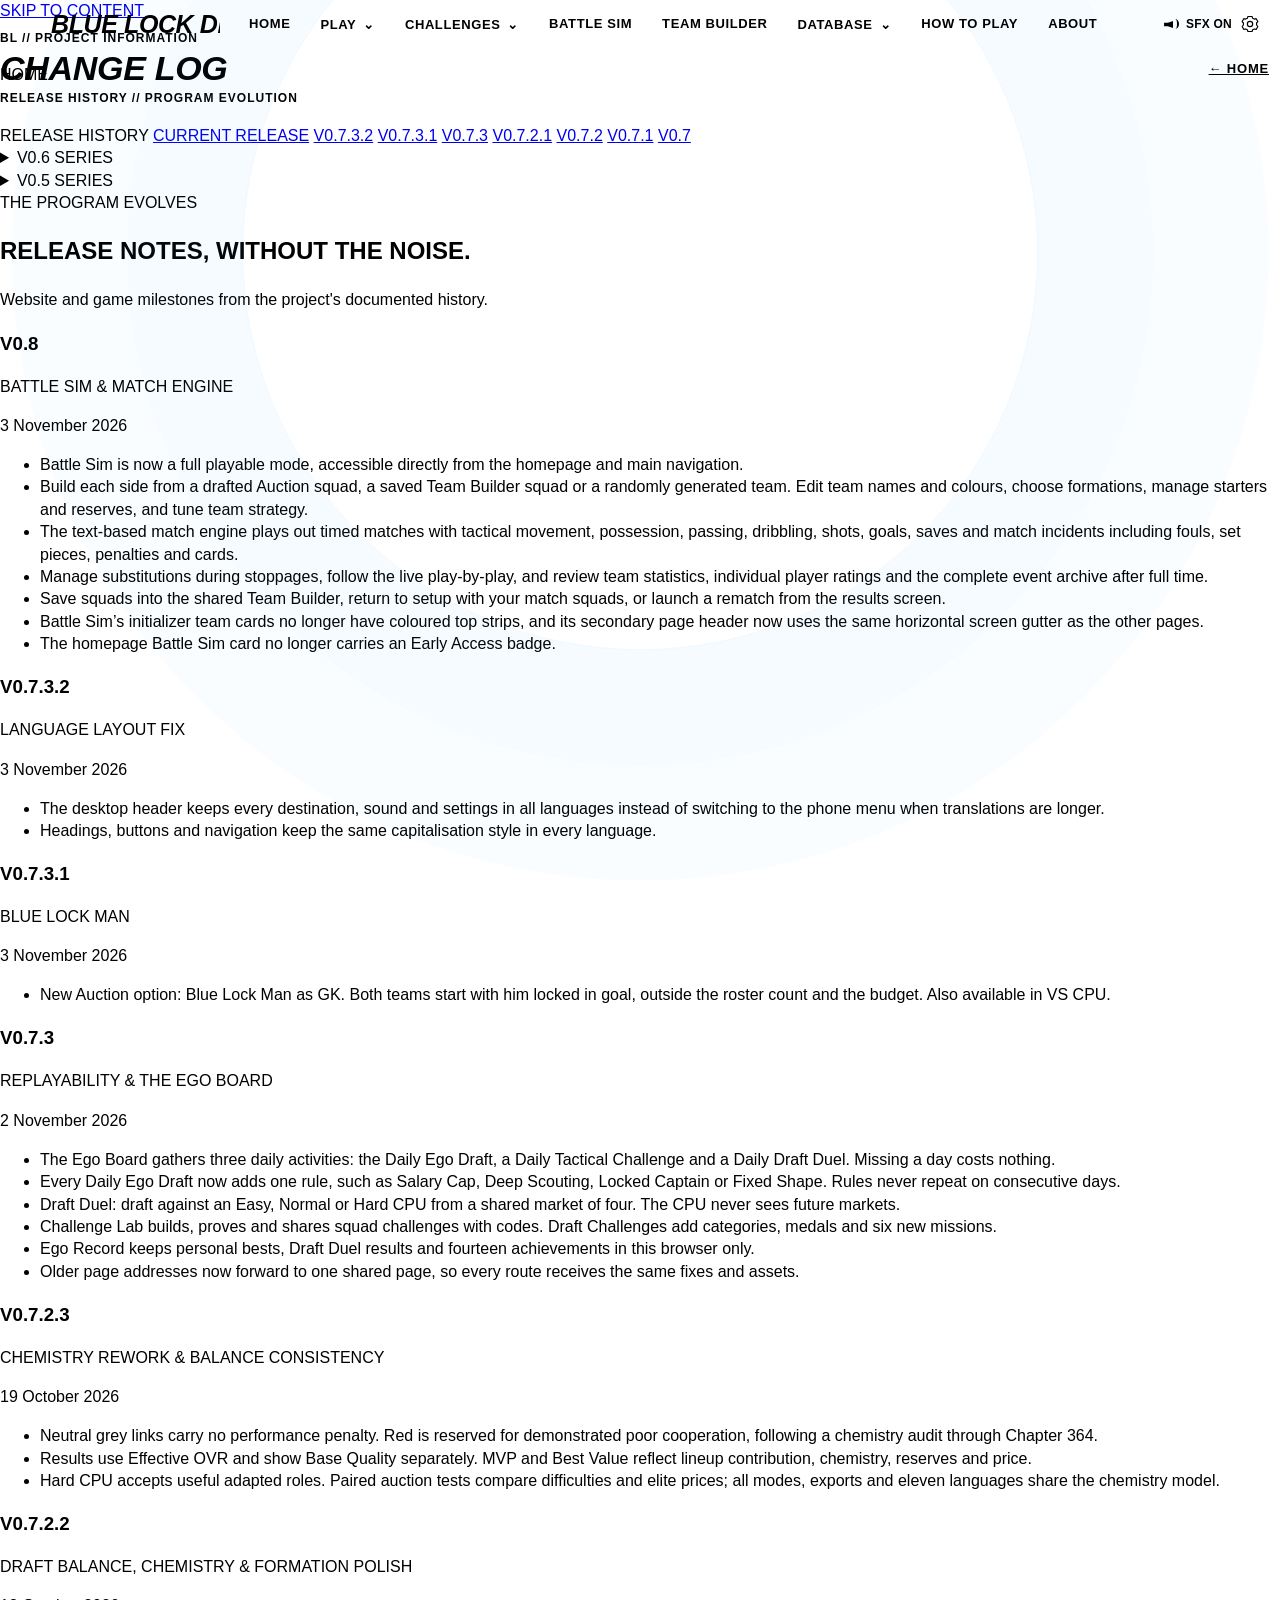
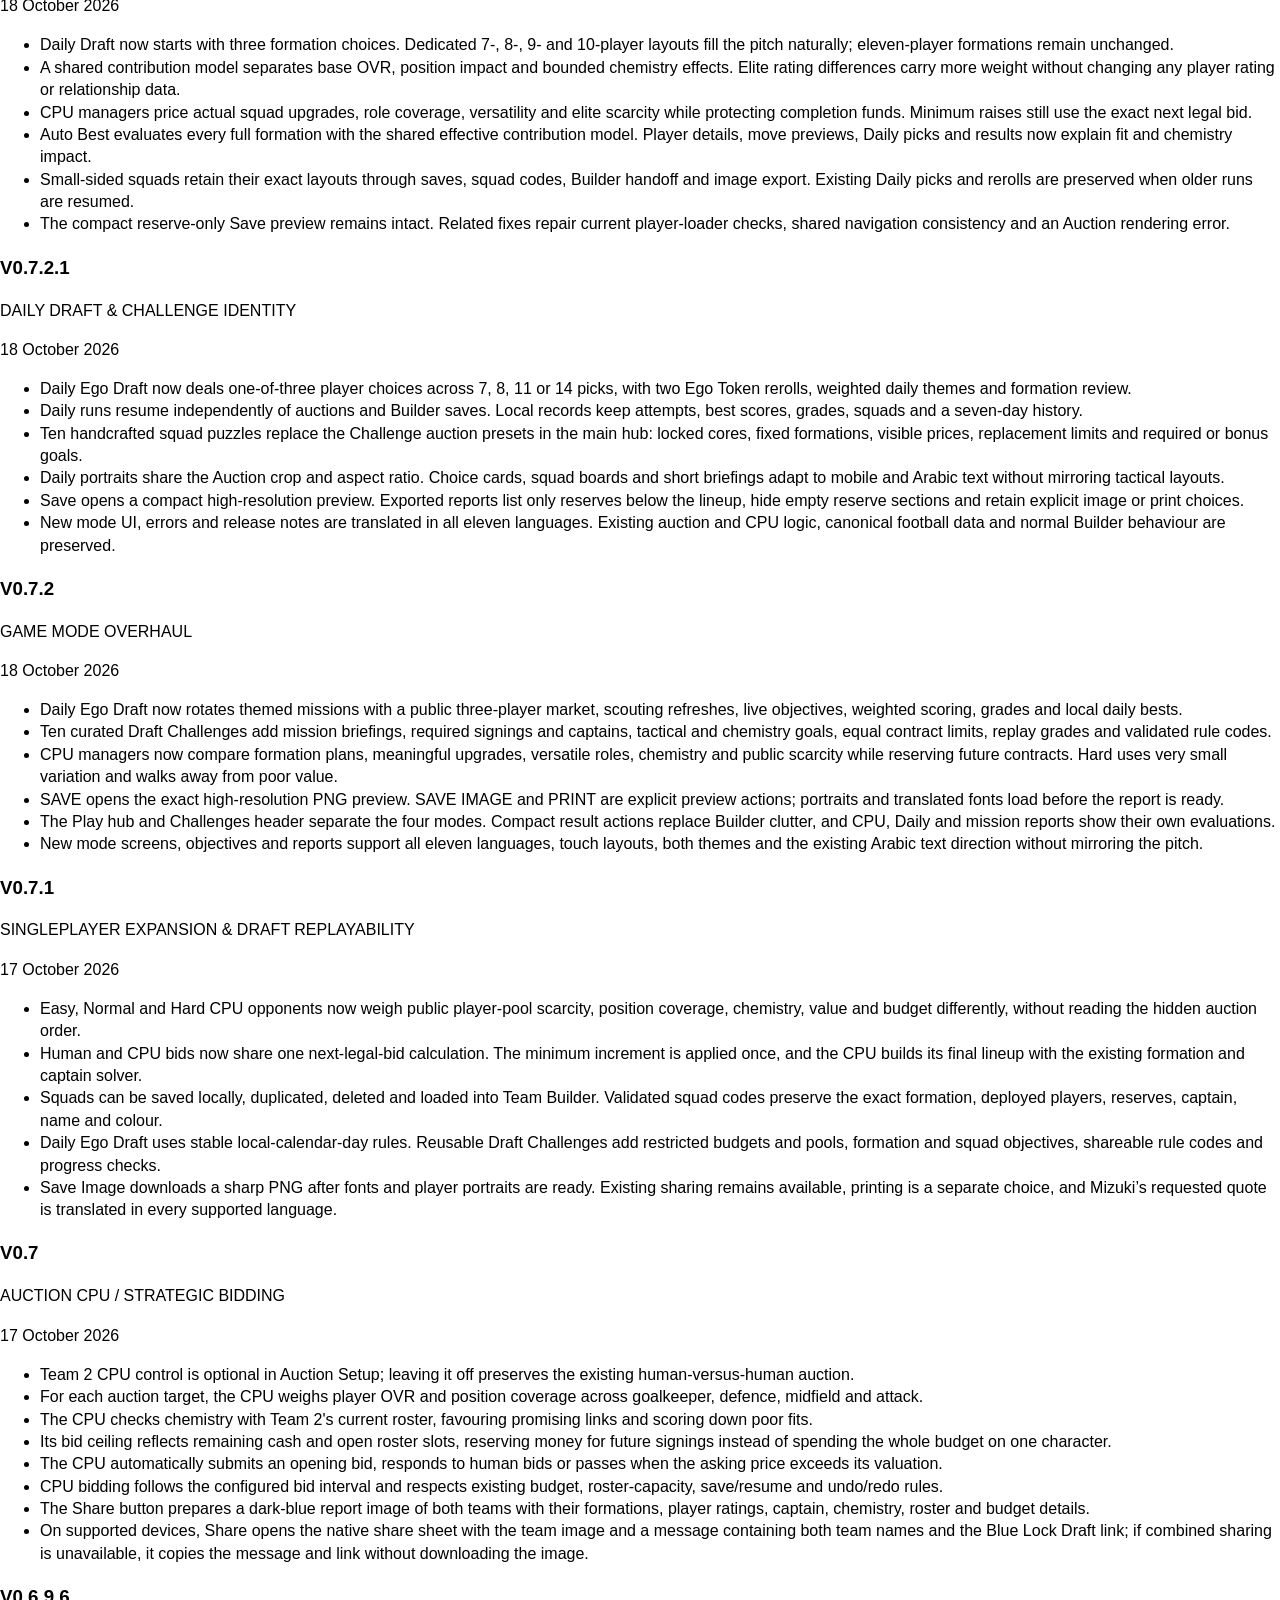
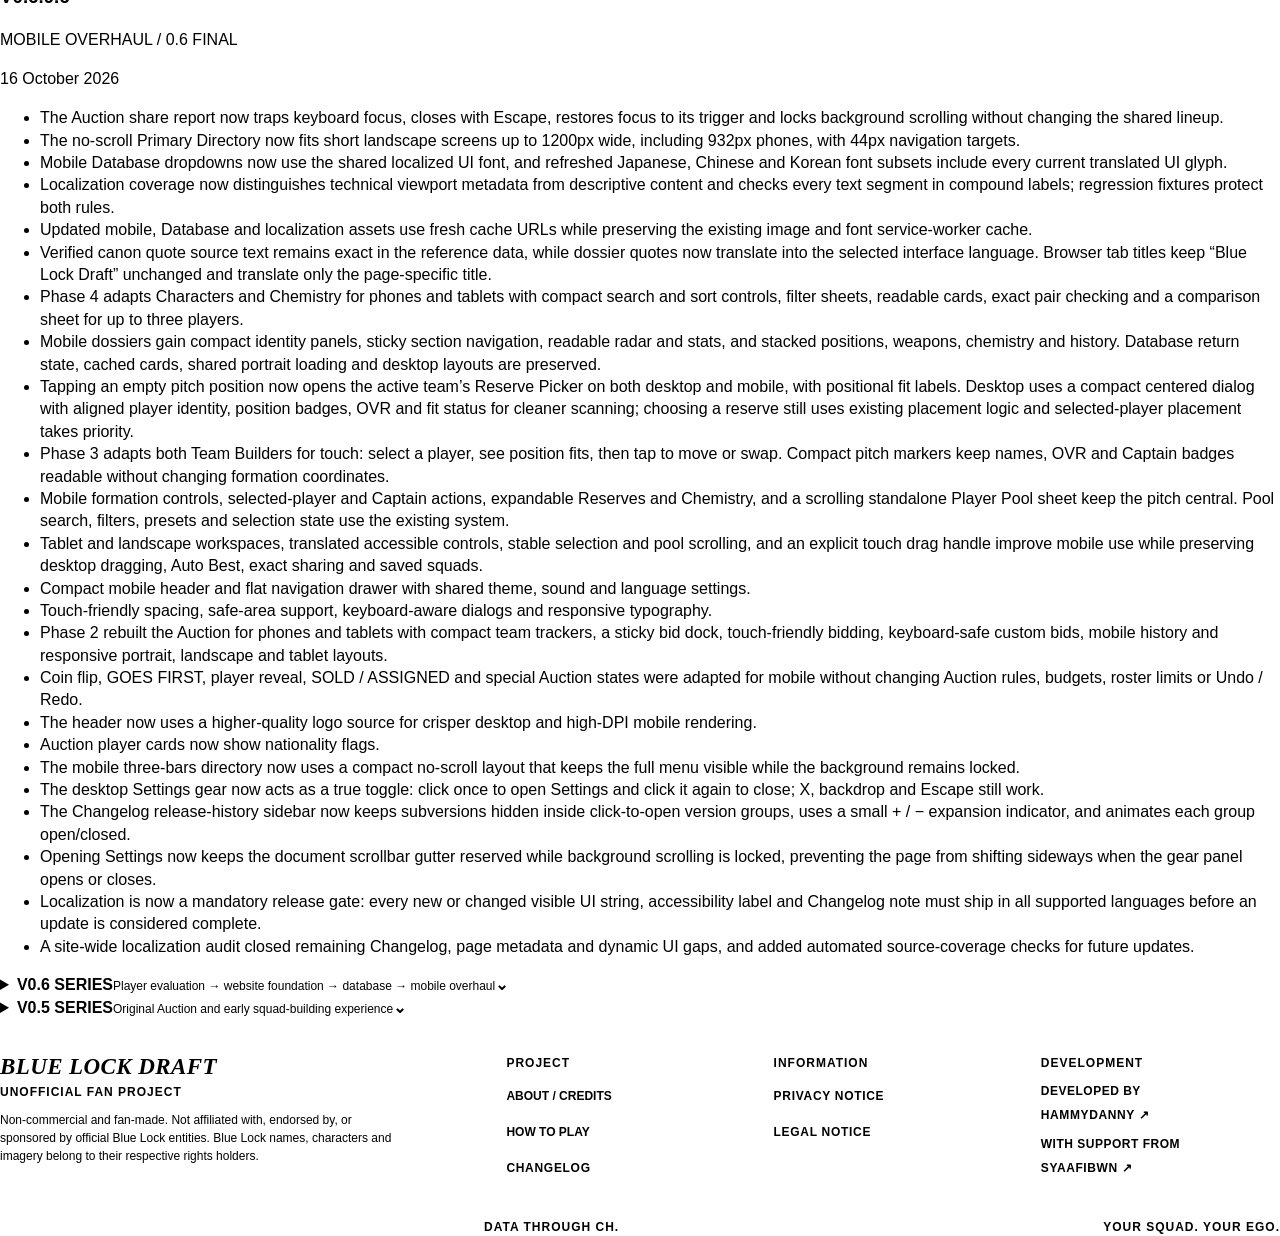
==== commit 7f966ee4: "Add Battle Sim v0.8 release notes" ====
--- a/changelog/index.html
+++ b/changelog/index.html
@@ -103,6 +103,9 @@
             <nav class="information-index changelog-index" aria-label="Changelog releases">
                 <span>RELEASE HISTORY</span>
                 <a href="changelog/#release-current">CURRENT RELEASE</a>
+                <a href="changelog/#release-0732">V0.7.3.2</a>
+                <a href="changelog/#release-0731">V0.7.3.1</a>
+                <a href="changelog/#release-073">V0.7.3</a>
                 <a href="changelog/#release-0721">V0.7.2.1</a>
                 <a href="changelog/#release-072">V0.7.2</a>
                 <a href="changelog/#release-071">V0.7.1</a>
@@ -164,7 +167,16 @@
             <article class="legal-document changelog-document">
                 <header class="legal-document-header"><span class="legal-document-kicker">THE PROGRAM EVOLVES</span><h2>Release notes, without the noise.</h2><p>Website and game milestones from the project's documented history.</p></header>
                 <div class="legal-document-body release-timeline">
-                    <section id="release-current" class="release-entry release-entry-current"><div class="release-heading"><h3>V0.7.3.2</h3><span class="release-tag">LANGUAGE LAYOUT FIX</span></div><p><time datetime="2026-11-03">3 November 2026</time></p><ul>
+                    <section id="release-current" class="release-entry release-entry-current"><div class="release-heading"><h3>V0.8</h3><span class="release-tag">BATTLE SIM &amp; MATCH ENGINE</span></div><p><time datetime="2026-11-03">3 November 2026</time></p><ul>
+                        <li>Battle Sim is now a full playable mode, accessible directly from the homepage and main navigation.</li>
+                        <li>Build each side from a drafted Auction squad, a saved Team Builder squad or a randomly generated team. Edit team names and colours, choose formations, manage starters and reserves, and tune team strategy.</li>
+                        <li>The text-based match engine plays out timed matches with tactical movement, possession, passing, dribbling, shots, goals, saves and match incidents including fouls, set pieces, penalties and cards.</li>
+                        <li>Manage substitutions during stoppages, follow the live play-by-play, and review team statistics, individual player ratings and the complete event archive after full time.</li>
+                        <li>Save squads into the shared Team Builder, return to setup with your match squads, or launch a rematch from the results screen.</li>
+                        <li>Battle Sim’s initializer team cards no longer have coloured top strips, and its secondary page header now uses the same horizontal screen gutter as the other pages.</li>
+                        <li>The homepage Battle Sim card no longer carries an Early Access badge.</li>
+                    </ul></section>
+                    <section id="release-0732" class="release-entry"><div class="release-heading"><h3>V0.7.3.2</h3><span class="release-tag">LANGUAGE LAYOUT FIX</span></div><p><time datetime="2026-11-03">3 November 2026</time></p><ul>
                         <li>The desktop header keeps every destination, sound and settings in all languages instead of switching to the phone menu when translations are longer.</li>
                         <li>Headings, buttons and navigation keep the same capitalisation style in every language.</li>
                     </ul></section>
